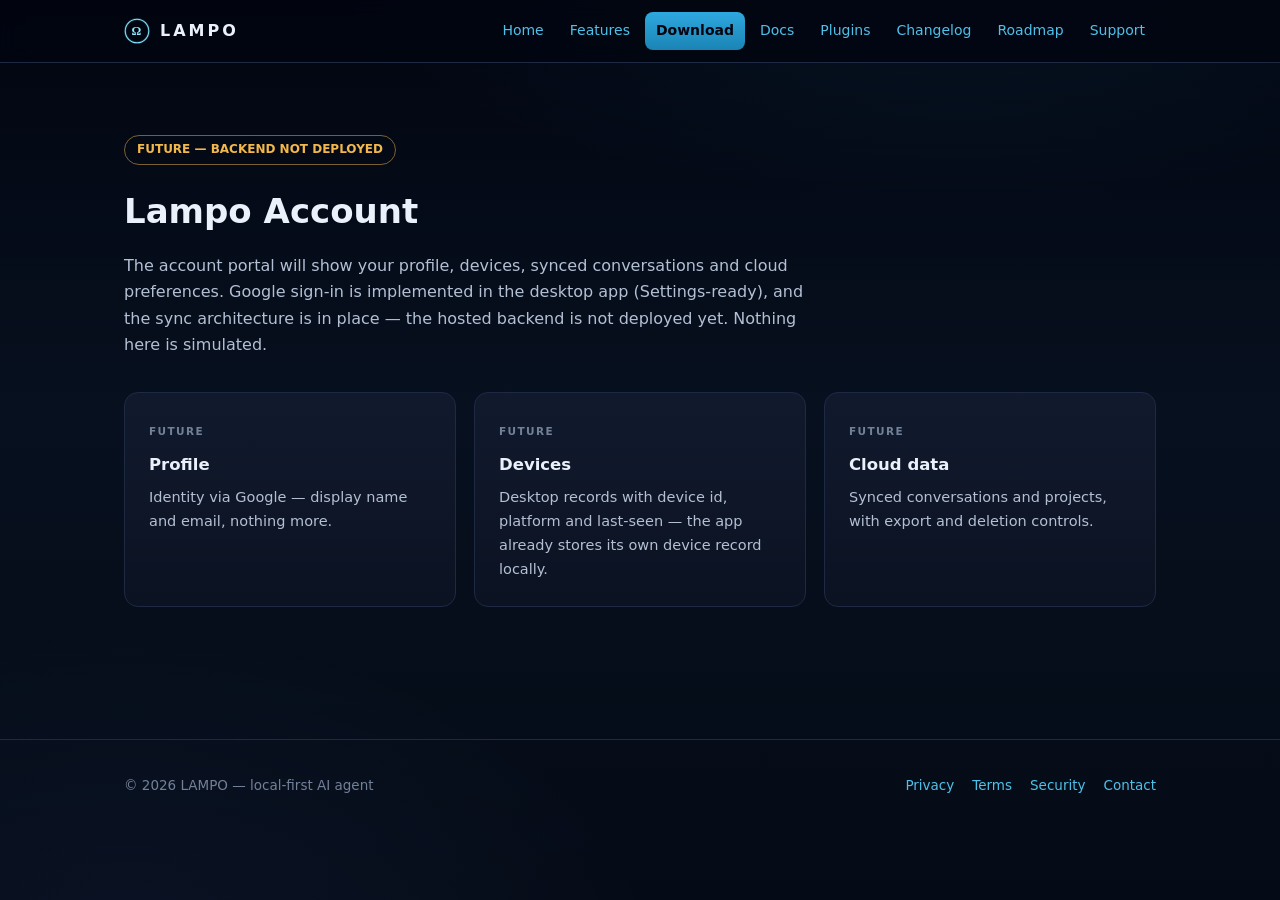
==== account.html @ 489c7067 "LAMPO website v1.0.0" ====
<!doctype html>
<html lang="en">
<head>
<meta charset="utf-8"/>
<meta name="viewport" content="width=device-width, initial-scale=1"/>
<title>Account — LAMPO</title>
<meta name="description" content="Account"/>
<link rel="icon" href="lampo-mark.svg" type="image/svg+xml"/>
<link rel="stylesheet" href="style.css"/>
</head>
<body>
<nav><div class="wrap">
  <a class="brand" href="index.html"><svg viewBox="0 0 64 64" fill="none" xmlns="http://www.w3.org/2000/svg">
<circle cx="32" cy="32" r="29" stroke="url(#g)" stroke-width="2.5"/>
<circle cx="32" cy="32" r="29" stroke="rgba(99,221,248,0.18)" stroke-width="6"/>
<text x="32" y="43" text-anchor="middle" font-family="Georgia,serif" font-size="30"
 font-weight="700" fill="url(#g)">Ω</text>
<defs><linearGradient id="g" x1="0" y1="0" x2="64" y2="64">
<stop stop-color="#8BEAFF"/><stop offset="1" stop-color="#2EA8DF"/></linearGradient></defs></svg> LAMPO</a>
  <div class="links"><a href="index.html" class='active'>Home</a><a href="features.html" class='active'>Features</a><a href="download.html" class='cta active'>Download</a><a href="docs.html" class='active'>Docs</a><a href="plugins.html" class='active'>Plugins</a><a href="changelog.html" class='active'>Changelog</a><a href="roadmap.html" class='active'>Roadmap</a><a href="support.html" class='active'>Support</a></div>
</div></nav>
<main>
<section><div class="wrap">
  <span class="badge warn">FUTURE — BACKEND NOT DEPLOYED</span>
  <h2>Lampo Account</h2>
  <p class="lead">The account portal will show your profile, devices, synced
  conversations and cloud preferences. Google sign-in is implemented in the
  desktop app (Settings-ready), and the sync architecture is in place — the
  hosted backend is not deployed yet. Nothing here is simulated.</p>
  <div class="grid c3">
    <div class="card"><span class="tag mute">FUTURE</span><h3>Profile</h3>
      <p>Identity via Google — display name and email, nothing more.</p></div>
    <div class="card"><span class="tag mute">FUTURE</span><h3>Devices</h3>
      <p>Desktop records with device id, platform and last-seen — the app
      already stores its own device record locally.</p></div>
    <div class="card"><span class="tag mute">FUTURE</span><h3>Cloud data</h3>
      <p>Synced conversations and projects, with export and deletion
      controls.</p></div>
  </div>
</div></section>
</main>
<footer><div class="wrap">
  <span>© 2026 LAMPO — local-first AI agent</span>
  <div class="links">
    <a href="privacy.html">Privacy</a><a href="terms.html">Terms</a>
    <a href="security.html">Security</a><a href="contact.html">Contact</a>
  </div>
</div></footer>
</body>
</html>
---- style.css ----
/* LAMPO — deep-space product site. Shared design system with the desktop app. */
:root{
  --bg:#020510; --bg2:#07101F; --surface:#0B1222; --elev:#111A2D; --elev2:#16233A;
  --line:#1E2A44; --line2:#2A3A5E;
  --cyan:#2EA8DF; --cyan2:#4FC1E9; --cyan3:#63DDF8; --cyan4:#8BEAFF;
  --text:#EAF1FA; --text2:#B3C0D4; --muted:#728198;
  --ok:#35D6A4; --warn:#F2B84B; --err:#F16D78;
  --radius:14px; --maxw:1080px;
}
*{box-sizing:border-box;margin:0;padding:0}
html{scroll-behavior:smooth}
body{
  background:var(--bg); color:var(--text);
  font-family:'Inter','Segoe UI',system-ui,sans-serif;
  font-size:16px; line-height:1.65;
  min-height:100vh;
  background-image:
    radial-gradient(1100px 500px at 75% -10%, rgba(46,168,223,0.10), transparent 60%),
    radial-gradient(900px 600px at 10% 110%, rgba(91,140,255,0.07), transparent 60%),
    linear-gradient(180deg,#020510 0%,#07101F 45%,#050B16 100%);
  background-attachment:fixed;
}
a{color:var(--cyan2);text-decoration:none;transition:color .18s}
a:hover{color:var(--cyan4)}
.wrap{max-width:var(--maxw);margin:0 auto;padding:0 24px}
/* nav */
nav{position:sticky;top:0;z-index:50;backdrop-filter:blur(10px);
  background:rgba(2,5,16,0.82);border-bottom:1px solid var(--line)}
nav .wrap{display:flex;align-items:center;gap:22px;height:62px}
.brand{display:flex;align-items:center;gap:10px;font-weight:700;letter-spacing:3px;color:var(--text)}
.brand svg{width:26px;height:26px}
nav .links{display:flex;gap:4px;margin-left:auto;flex-wrap:wrap}
nav .links a{color:var(--text2);font-size:14px;padding:7px 11px;border-radius:8px}
nav .links a:hover{background:var(--elev);color:var(--text)}
nav .links a.active{color:var(--cyan2)}
nav .links a.cta{color:var(--base,#020510);background:linear-gradient(180deg,#2EA8DF,#1B84B5);font-weight:600}
nav .links a.cta:hover{filter:brightness(1.15);color:#020510}
/* hero */
.hero{padding:110px 0 90px;text-align:center;position:relative}
.hero .mark{width:120px;height:120px;margin:0 auto 30px;position:relative}
.hero h1{font-size:clamp(38px,7vw,64px);font-weight:800;letter-spacing:10px;margin-bottom:14px;
  background:linear-gradient(180deg,#EAF1FA 30%,#8FC9E8);-webkit-background-clip:text;background-clip:text;color:transparent}
.hero p.tag{font-size:clamp(17px,2.6vw,22px);color:var(--text2);max-width:640px;margin:0 auto 34px}
.hero .sub{color:var(--muted);max-width:560px;margin:0 auto 38px;font-size:15px}
.btn-row{display:flex;gap:14px;justify-content:center;flex-wrap:wrap}
.btn{display:inline-block;padding:13px 30px;border-radius:999px;font-weight:600;font-size:15px;
  transition:transform .18s ease, box-shadow .18s ease, filter .18s}
.btn.primary{background:linear-gradient(180deg,#2EA8DF,#1477A8);color:#020510;box-shadow:0 0 24px rgba(46,168,223,0.35)}
.btn.primary:hover{transform:translateY(-2px);box-shadow:0 6px 32px rgba(46,168,223,0.5)}
.btn.ghost{border:1px solid var(--line2);color:var(--text2)}
.btn.ghost:hover{border-color:var(--cyan);color:var(--text)}
/* sections */
section{padding:72px 0}
.kicker{color:var(--cyan2);font-size:12px;font-weight:700;letter-spacing:2.5px;margin-bottom:12px}
h2{font-size:clamp(24px,4vw,34px);font-weight:750;margin-bottom:14px}
.lead{color:var(--text2);max-width:680px;margin-bottom:34px}
.grid{display:grid;gap:18px}
.grid.c3{grid-template-columns:repeat(auto-fit,minmax(260px,1fr))}
.card{background:linear-gradient(180deg,var(--elev),var(--surface));border:1px solid var(--line);
  border-radius:var(--radius);padding:24px;transition:border-color .2s, transform .2s}
.card:hover{border-color:var(--line2);transform:translateY(-2px)}
.card h3{font-size:16.5px;margin-bottom:8px;color:var(--text)}
.card p{color:var(--text2);font-size:14.5px}
.card .tag{display:inline-block;font-size:10.5px;font-weight:700;letter-spacing:1.4px;
  color:var(--cyan2);margin-bottom:10px}
.card .tag.warn{color:var(--warn)} .card .tag.mute{color:var(--muted)}
/* misc */
.badge{display:inline-block;padding:4px 12px;border-radius:999px;font-size:12px;font-weight:600;
  border:1px solid var(--line2);color:var(--text2);margin-bottom:18px}
.badge.ok{border-color:rgba(53,214,164,0.5);color:var(--ok)}
.badge.warn{border-color:rgba(242,184,75,0.5);color:var(--warn)}
table{width:100%;border-collapse:collapse;font-size:14.5px}
th,td{text-align:left;padding:11px 14px;border-bottom:1px solid var(--line)}
th{color:var(--muted);font-size:12px;letter-spacing:1.4px;text-transform:uppercase}
footer{border-top:1px solid var(--line);padding:34px 0;margin-top:60px}
footer .wrap{display:flex;gap:24px;flex-wrap:wrap;align-items:center;color:var(--muted);font-size:13.5px}
footer .links{margin-left:auto;display:flex;gap:18px;flex-wrap:wrap}
code{background:rgba(11,18,34,0.9);border:1px solid var(--line);color:var(--cyan4);
  padding:1px 6px;border-radius:5px;font-size:13.5px}
@media(max-width:820px){
  nav .links{display:none}
  .hero{padding:70px 0 56px}
  section{padding:52px 0}
}
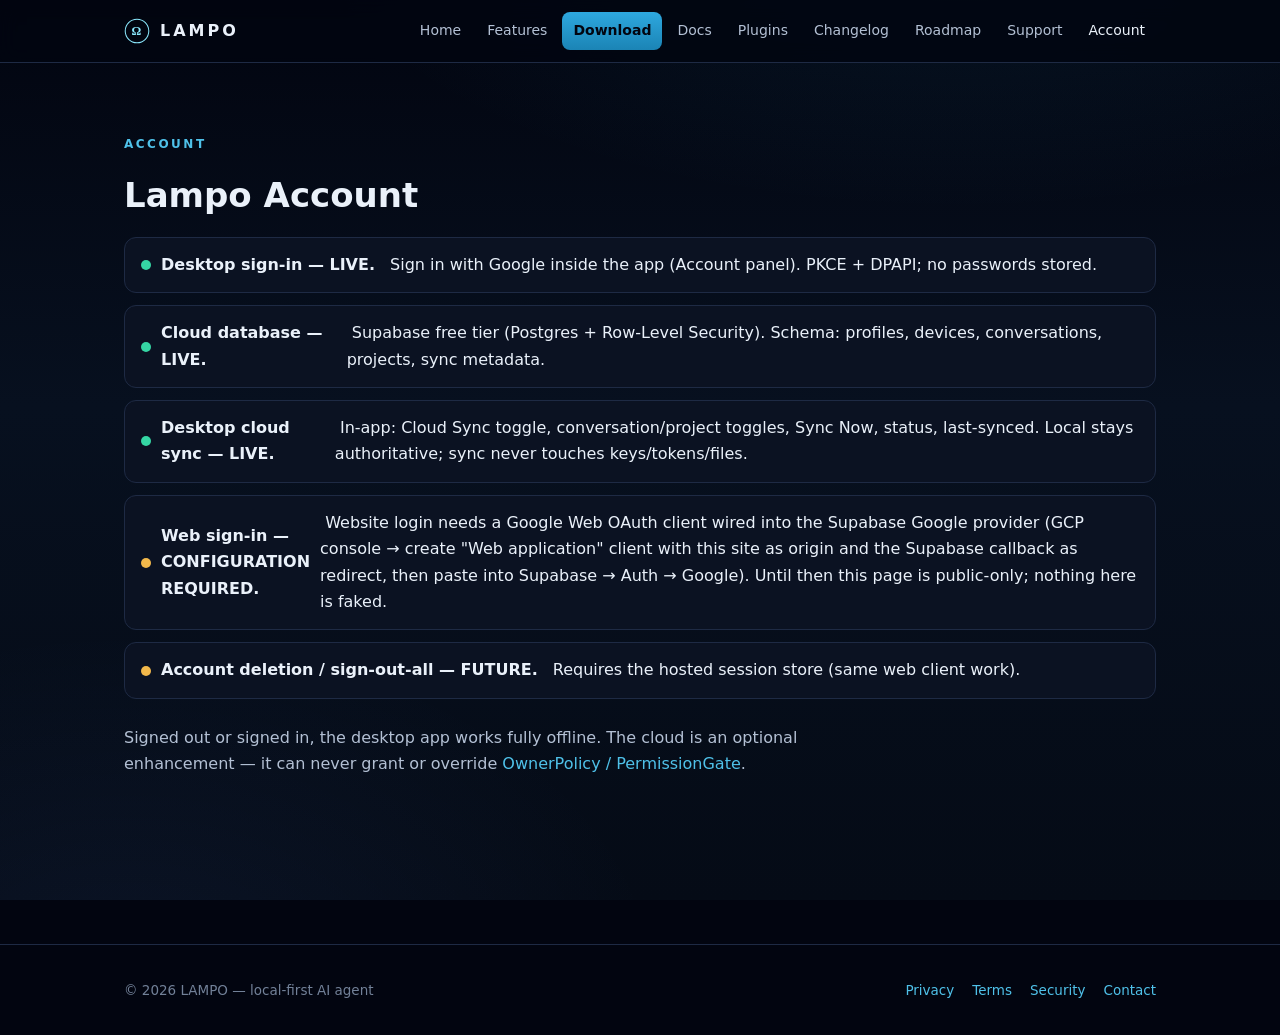
==== commit 0de6482c: "account page: desktop cloud sync LIVE, web login CONFIGURATION REQUIRED (honest)" ====
--- a/account.html
+++ b/account.html
@@ -4,47 +4,40 @@
 <meta charset="utf-8"/>
 <meta name="viewport" content="width=device-width, initial-scale=1"/>
 <title>Account — LAMPO</title>
-<meta name="description" content="Account"/>
+<meta name="description" content="LAMPO account — cloud sync status and web sign-in."/>
 <link rel="icon" href="lampo-mark.svg" type="image/svg+xml"/>
 <link rel="stylesheet" href="style.css"/>
+<style>
+.state{display:flex;gap:10px;align-items:center;padding:14px 16px;border:1px solid var(--line);border-radius:12px;margin-bottom:12px;background:var(--surface)}
+.dot{width:10px;height:10px;border-radius:50%;flex:none}
+.g{background:#35D6A4}.y{background:#F2B84B}.r{background:#F16D78}
+</style>
 </head>
 <body>
 <nav><div class="wrap">
-  <a class="brand" href="index.html"><svg viewBox="0 0 64 64" fill="none" xmlns="http://www.w3.org/2000/svg">
-<circle cx="32" cy="32" r="29" stroke="url(#g)" stroke-width="2.5"/>
-<circle cx="32" cy="32" r="29" stroke="rgba(99,221,248,0.18)" stroke-width="6"/>
-<text x="32" y="43" text-anchor="middle" font-family="Georgia,serif" font-size="30"
- font-weight="700" fill="url(#g)">Ω</text>
-<defs><linearGradient id="g" x1="0" y1="0" x2="64" y2="64">
-<stop stop-color="#8BEAFF"/><stop offset="1" stop-color="#2EA8DF"/></linearGradient></defs></svg> LAMPO</a>
-  <div class="links"><a href="index.html" class='active'>Home</a><a href="features.html" class='active'>Features</a><a href="download.html" class='cta active'>Download</a><a href="docs.html" class='active'>Docs</a><a href="plugins.html" class='active'>Plugins</a><a href="changelog.html" class='active'>Changelog</a><a href="roadmap.html" class='active'>Roadmap</a><a href="support.html" class='active'>Support</a></div>
+  <a class="brand" href="index.html"><svg viewBox="0 0 64 64" fill="none" xmlns="http://www.w3.org/2000/svg"><circle cx="32" cy="32" r="29" stroke="url(#g)" stroke-width="2.5"/><text x="32" y="43" text-anchor="middle" font-family="Georgia,serif" font-size="30" font-weight="700" fill="url(#g)">Ω</text><defs><linearGradient id="g" x1="0" y1="0" x2="64" y2="64"><stop stop-color="#8BEAFF"/><stop offset="1" stop-color="#2EA8DF"/></linearGradient></defs></svg> LAMPO</a>
+  <div class="links">
+    <a href="index.html">Home</a><a href="features.html">Features</a><a href="download.html" class="cta">Download</a>
+    <a href="docs.html">Docs</a><a href="plugins.html">Plugins</a><a href="changelog.html">Changelog</a>
+    <a href="roadmap.html">Roadmap</a><a href="support.html">Support</a><a href="account.html" style="color:var(--text)">Account</a>
+  </div>
 </div></nav>
-<main>
-<section><div class="wrap">
-  <span class="badge warn">FUTURE — BACKEND NOT DEPLOYED</span>
+<main><section><div class="wrap">
+  <p class="kicker">ACCOUNT</p>
   <h2>Lampo Account</h2>
-  <p class="lead">The account portal will show your profile, devices, synced
-  conversations and cloud preferences. Google sign-in is implemented in the
-  desktop app (Settings-ready), and the sync architecture is in place — the
-  hosted backend is not deployed yet. Nothing here is simulated.</p>
-  <div class="grid c3">
-    <div class="card"><span class="tag mute">FUTURE</span><h3>Profile</h3>
-      <p>Identity via Google — display name and email, nothing more.</p></div>
-    <div class="card"><span class="tag mute">FUTURE</span><h3>Devices</h3>
-      <p>Desktop records with device id, platform and last-seen — the app
-      already stores its own device record locally.</p></div>
-    <div class="card"><span class="tag mute">FUTURE</span><h3>Cloud data</h3>
-      <p>Synced conversations and projects, with export and deletion
-      controls.</p></div>
-  </div>
-</div></section>
-</main>
+
+  <div class="state"><span class="dot g"></span><b>Desktop sign-in — LIVE.</b>&nbsp;Sign in with Google inside the app (Account panel). PKCE + DPAPI; no passwords stored.</div>
+  <div class="state"><span class="dot g"></span><b>Cloud database — LIVE.</b>&nbsp;Supabase free tier (Postgres + Row-Level Security). Schema: profiles, devices, conversations, projects, sync metadata.</div>
+  <div class="state"><span class="dot g"></span><b>Desktop cloud sync — LIVE.</b>&nbsp;In-app: Cloud Sync toggle, conversation/project toggles, Sync Now, status, last-synced. Local stays authoritative; sync never touches keys/tokens/files.</div>
+  <div class="state"><span class="dot y"></span><b>Web sign-in — CONFIGURATION REQUIRED.</b>&nbsp;Website login needs a Google Web OAuth client wired into the Supabase Google provider (GCP console → create "Web application" client with this site as origin and the Supabase callback as redirect, then paste into Supabase → Auth → Google). Until then this page is public-only; nothing here is faked.</div>
+  <div class="state"><span class="dot y"></span><b>Account deletion / sign-out-all — FUTURE.</b>&nbsp;Requires the hosted session store (same web client work).</div>
+
+  <p class="lead" style="margin-top:26px">Signed out or signed in, the desktop app works fully offline. The cloud is an optional enhancement — it can never grant or override
+  <a href="security.html">OwnerPolicy / PermissionGate</a>.</p>
+</div></section></main>
 <footer><div class="wrap">
   <span>© 2026 LAMPO — local-first AI agent</span>
-  <div class="links">
-    <a href="privacy.html">Privacy</a><a href="terms.html">Terms</a>
-    <a href="security.html">Security</a><a href="contact.html">Contact</a>
-  </div>
+  <div class="links"><a href="privacy.html">Privacy</a><a href="terms.html">Terms</a><a href="security.html">Security</a><a href="contact.html">Contact</a></div>
 </div></footer>
 </body>
-</html>+</html>
